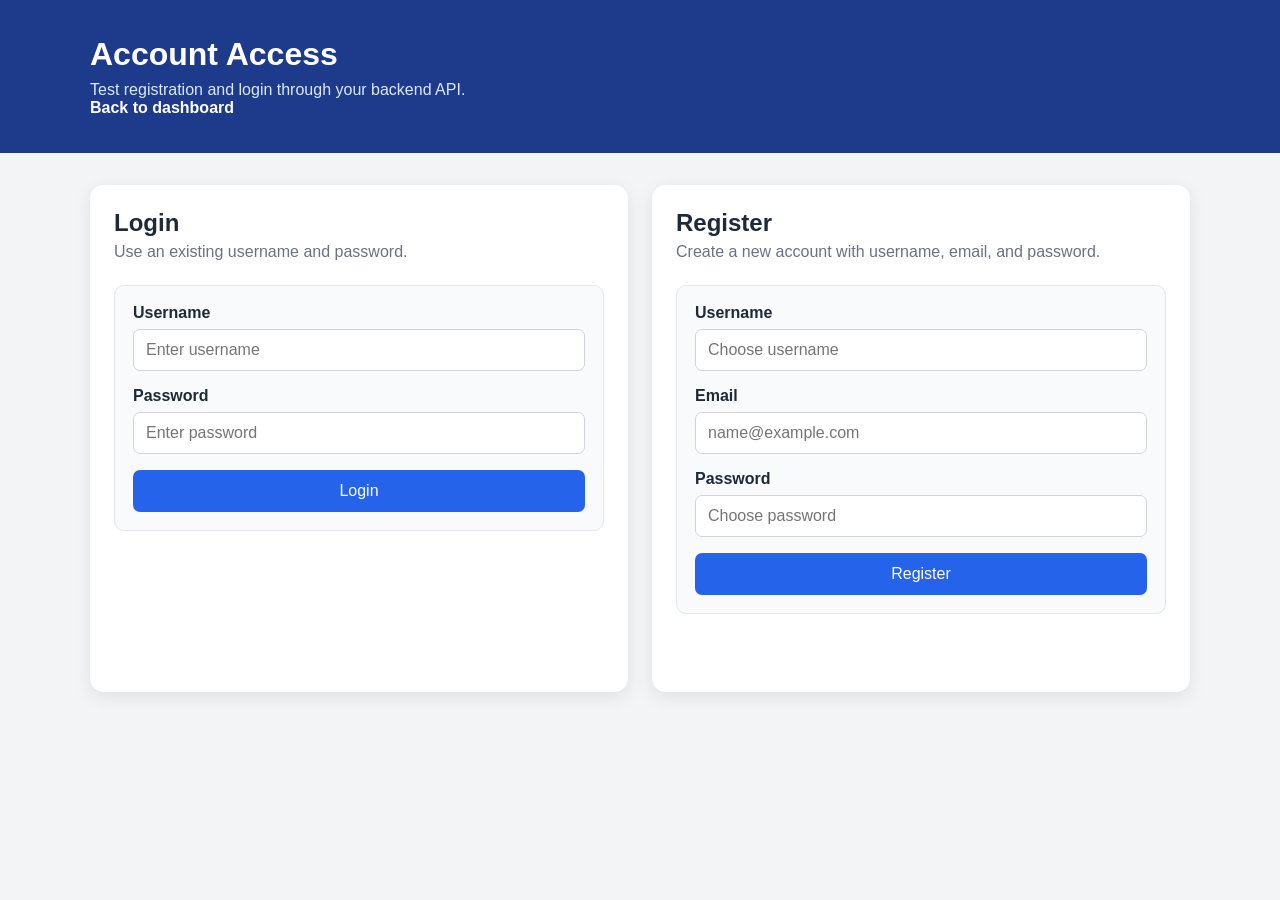
==== frontend/auth.html @ b7ebe237 "Added refresh token and db table refresh_tokens" ====
<!DOCTYPE html>
<html lang="en">
<head>
    <meta charset="UTF-8">

    <meta
        name="viewport"
        content="width=device-width, initial-scale=1.0"
    >

    <title>Login and Registration</title>

    <link rel="stylesheet" href="style.css">

    <script src="auth.js" defer></script>
</head>

<body>
    <header class="header">
        <div class="container">
            <h1>Account Access</h1>
            <p>Test registration and login through your backend API.</p>
            <a class="header-link" href="index.html">Back to dashboard</a>
        </div>
    </header>

    <main class="container auth-layout">
        <section class="section">
            <div class="section-header">
                <div>
                    <h2>Login</h2>
                    <p>Use an existing username and password.</p>
                </div>
            </div>

            <form id="login-form" class="form auth-form">
                <div class="form-group">
                    <label for="login-username">Username</label>

                    <input
                        id="login-username"
                        name="username"
                        type="text"
                        placeholder="Enter username"
                        required
                        minlength="6"
                        maxlength="20"
                    >
                </div>

                <div class="form-group">
                    <label for="login-password">Password</label>

                    <input
                        id="login-password"
                        name="password"
                        type="password"
                        placeholder="Enter password"
                        required
                        minlength="8"
                        maxlength="16"
                    >
                </div>

                <button class="button" type="submit">
                    Login
                </button>
            </form>

            <p id="login-status" class="status"></p>

            <div id="login-result" class="result-box" hidden></div>
        </section>

        <section class="section">
            <div class="section-header">
                <div>
                    <h2>Register</h2>
                    <p>Create a new account with username, email, and password.</p>
                </div>
            </div>

            <form id="register-form" class="form auth-form">
                <div class="form-group">
                    <label for="register-username">Username</label>

                    <input
                        id="register-username"
                        name="username"
                        type="text"
                        placeholder="Choose username"
                        required
                        minlength="6"
                        maxlength="20"
                    >
                </div>

                <div class="form-group">
                    <label for="register-email">Email</label>

                    <input
                        id="register-email"
                        name="email"
                        type="email"
                        placeholder="name@example.com"
                        required
                    >
                </div>

                <div class="form-group">
                    <label for="register-password">Password</label>

                    <input
                        id="register-password"
                        name="password"
                        type="password"
                        placeholder="Choose password"
                        required
                        minlength="8"
                        maxlength="16"
                    >
                </div>

                <button class="button" type="submit">
                    Register
                </button>
            </form>

            <p id="register-status" class="status"></p>

            <div id="register-result" class="result-box" hidden></div>
        </section>
    </main>
</body>
</html>
---- frontend/style.css ----
* {
    box-sizing: border-box;
}

body {
    margin: 0;
    min-height: 100vh;
    font-family: Arial, Helvetica, sans-serif;
    color: #1f2937;
    background-color: #f3f4f6;
}

button,
input {
    font: inherit;
}

.container {
    width: min(1100px, calc(100% - 32px));
    margin: 0 auto;
}

.header {
    padding: 36px 0;
    color: white;
    background-color: #1e3a8a;
}

.header h1 {
    margin: 0 0 8px;
}

.header p {
    margin: 0;
    color: #dbeafe;
}

.header-link {
    display: inline-flex;
    color: white;
    font-weight: 700;
    text-decoration: none;
}

.header-link:hover {
    text-decoration: underline;
}

.header-actions {
    display: flex;
    align-items: center;
    gap: 14px;
    margin-top: 14px;
}

.header-button {
    padding: 0;
    border: 0;
    color: white;
    background: transparent;
    font: inherit;
    font-weight: 700;
    cursor: pointer;
}

.header-button:hover {
    text-decoration: underline;
}

main {
    display: grid;
    gap: 24px;
    padding-top: 32px;
    padding-bottom: 50px;
}

.section {
    padding: 24px;
    border-radius: 14px;
    background-color: white;
    box-shadow: 0 5px 18px rgba(0, 0, 0, 0.08);
}

.section-header {
    display: flex;
    align-items: flex-start;
    justify-content: space-between;
    gap: 20px;
    margin-bottom: 24px;
}

.section-header h2 {
    margin: 0 0 6px;
}

.section-header p {
    margin: 0;
    color: #6b7280;
}

.form {
    display: grid;
    grid-template-columns: 1fr 1fr auto;
    align-items: end;
    gap: 16px;
    padding: 18px;
    border: 1px solid #e5e7eb;
    border-radius: 10px;
    background-color: #f9fafb;
}

.form-group {
    display: flex;
    flex-direction: column;
    gap: 7px;
}

.form-group label {
    font-weight: 600;
}

.form-group input {
    width: 100%;
    padding: 11px 12px;
    border: 1px solid #d1d5db;
    border-radius: 7px;
    outline: none;
    background-color: white;
}

.form-group input:focus {
    border-color: #2563eb;
    box-shadow: 0 0 0 3px rgba(37, 99, 235, 0.15);
}

.button {
    min-height: 42px;
    padding: 10px 18px;
    border: none;
    border-radius: 7px;
    color: white;
    background-color: #2563eb;
    cursor: pointer;
    transition:
        background-color 0.2s,
        transform 0.1s;
}

.button:hover {
    background-color: #1d4ed8;
}

.button:active {
    transform: scale(0.98);
}

.button:disabled {
    cursor: not-allowed;
    opacity: 0.6;
}

.button-secondary {
    color: #1f2937;
    border: 1px solid #d1d5db;
    background-color: white;
}

.button-secondary:hover {
    background-color: #f3f4f6;
}

.button-danger {
    min-height: auto;
    padding: 8px 12px;
    background-color: #dc2626;
}

.button-danger:hover {
    background-color: #b91c1c;
}

.status {
    min-height: 22px;
    margin: 16px 0;
    font-weight: 600;
}

.status.loading {
    color: #1d4ed8;
}

.status.success {
    color: #15803d;
}

.status.error {
    color: #dc2626;
}

.cards {
    display: grid;
    grid-template-columns: repeat(auto-fill, minmax(220px, 1fr));
    gap: 16px;
}

.card {
    padding: 18px;
    border: 1px solid #e5e7eb;
    border-radius: 10px;
    background-color: white;
}

.card h3 {
    margin: 0 0 10px;
    overflow-wrap: anywhere;
}

.card p {
    margin: 7px 0;
    color: #4b5563;
}

.card-footer {
    display: flex;
    justify-content: flex-end;
    margin-top: 16px;
}

.empty-message {
    grid-column: 1 / -1;
    padding: 24px;
    text-align: center;
    color: #6b7280;
    border: 2px dashed #d1d5db;
    border-radius: 10px;
}

.auth-layout {
    grid-template-columns: repeat(2, minmax(0, 1fr));
}

.auth-form {
    grid-template-columns: 1fr;
}

.result-box {
    overflow-x: auto;
    padding: 16px;
    border: 1px solid #d1d5db;
    border-radius: 10px;
    color: #111827;
    background-color: #f9fafb;
    font-family: Consolas, "Courier New", monospace;
    font-size: 14px;
    line-height: 1.5;
    white-space: pre-wrap;
}

@media (max-width: 750px) {
    .form {
        grid-template-columns: 1fr;
    }

    .auth-layout {
        grid-template-columns: 1fr;
    }

    .section-header {
        flex-direction: column;
    }

    .section-header .button {
        width: 100%;
    }
}
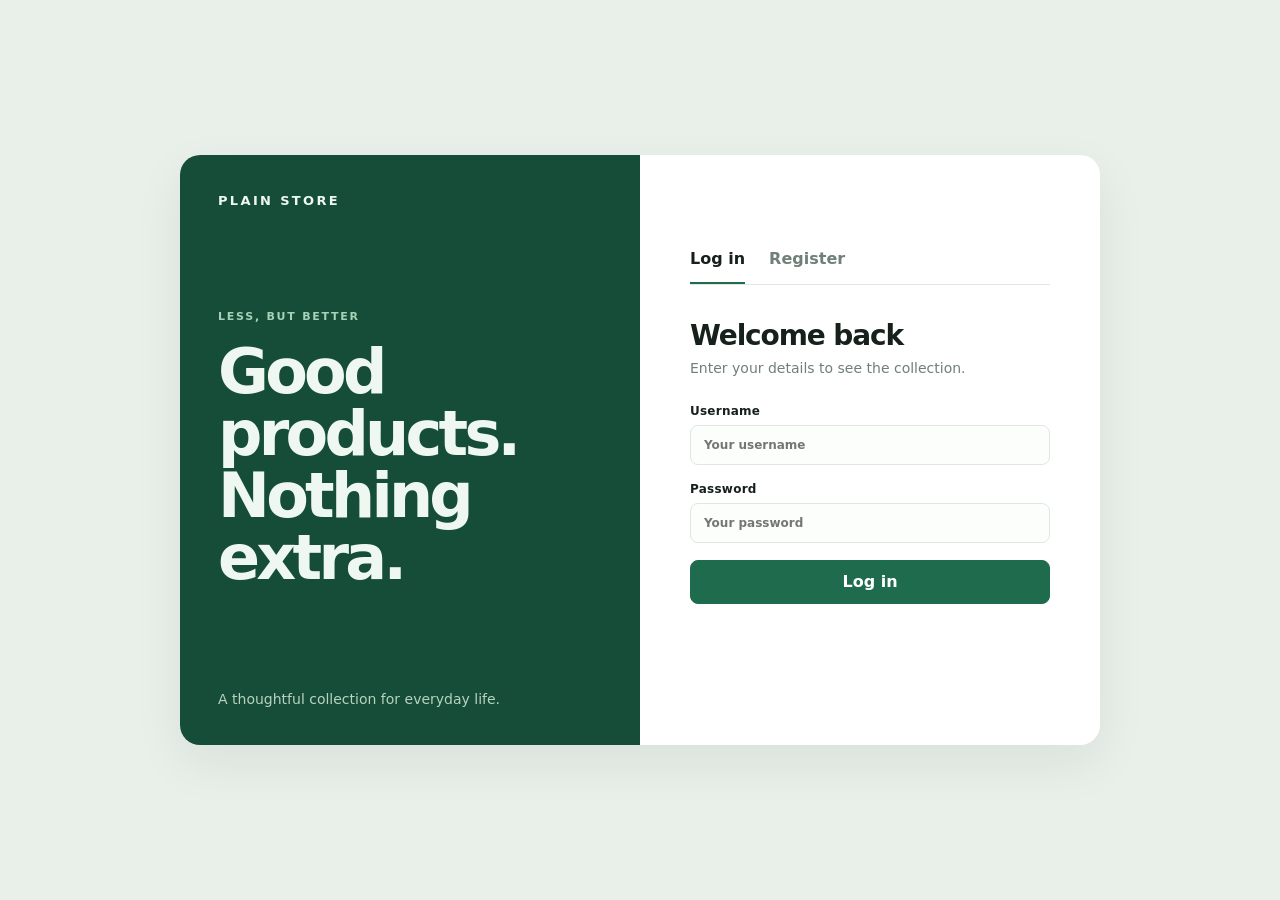
==== commit 3d47d337: "added basket" ====
--- a/frontend/auth.html
+++ b/frontend/auth.html
@@ -2,133 +2,56 @@
 <html lang="en">
 <head>
     <meta charset="UTF-8">
-
-    <meta
-        name="viewport"
-        content="width=device-width, initial-scale=1.0"
-    >
-
-    <title>Login and Registration</title>
-
+    <meta name="viewport" content="width=device-width, initial-scale=1.0">
+    <title>Plain Store — Welcome</title>
     <link rel="stylesheet" href="style.css">
-
     <script src="auth.js" defer></script>
 </head>
+<body class="auth-page">
+    <main class="auth-shell">
+        <section class="auth-aside" aria-label="Store introduction">
+            <a class="brand brand-light" href="auth.html">PLAIN STORE</a>
+            <div>
+                <p class="eyebrow">Less, but better</p>
+                <h1>Good products.<br>Nothing extra.</h1>
+            </div>
+            <p class="aside-note">A thoughtful collection for everyday life.</p>
+        </section>
 
-<body>
-    <header class="header">
-        <div class="container">
-            <h1>Account Access</h1>
-            <p>Test registration and login through your backend API.</p>
-            <a class="header-link" href="index.html">Back to dashboard</a>
-        </div>
-    </header>
+        <section class="auth-panel">
+            <div class="auth-card">
+                <div class="auth-tabs" role="tablist" aria-label="Account access">
+                    <button class="auth-tab active" type="button" role="tab" aria-selected="true" data-panel="login-panel">Log in</button>
+                    <button class="auth-tab" type="button" role="tab" aria-selected="false" data-panel="register-panel">Register</button>
+                </div>
 
-    <main class="container auth-layout">
-        <section class="section">
-            <div class="section-header">
-                <div>
-                    <h2>Login</h2>
-                    <p>Use an existing username and password.</p>
+                <div id="login-panel" class="auth-content" role="tabpanel">
+                    <div class="form-heading">
+                        <h2>Welcome back</h2>
+                        <p>Enter your details to see the collection.</p>
+                    </div>
+                    <form id="login-form" class="stack-form">
+                        <label>Username<input id="login-username" type="text" autocomplete="username" placeholder="Your username" required minlength="6" maxlength="20"></label>
+                        <label>Password<input id="login-password" type="password" autocomplete="current-password" placeholder="Your password" required minlength="8" maxlength="16"></label>
+                        <button class="primary-button" type="submit">Log in</button>
+                    </form>
+                    <p id="login-status" class="status" role="status"></p>
+                </div>
+
+                <div id="register-panel" class="auth-content" role="tabpanel" hidden>
+                    <div class="form-heading">
+                        <h2>Create an account</h2>
+                        <p>Join to browse our product collection.</p>
+                    </div>
+                    <form id="register-form" class="stack-form">
+                        <label>Username<input id="register-username" type="text" autocomplete="username" placeholder="6–20 characters" required minlength="6" maxlength="20"></label>
+                        <label>Email<input id="register-email" type="email" autocomplete="email" placeholder="you@example.com" required></label>
+                        <label>Password<input id="register-password" type="password" autocomplete="new-password" placeholder="8–16 characters" required minlength="8" maxlength="16"></label>
+                        <button class="primary-button" type="submit">Create account</button>
+                    </form>
+                    <p id="register-status" class="status" role="status"></p>
                 </div>
             </div>
-
-            <form id="login-form" class="form auth-form">
-                <div class="form-group">
-                    <label for="login-username">Username</label>
-
-                    <input
-                        id="login-username"
-                        name="username"
-                        type="text"
-                        placeholder="Enter username"
-                        required
-                        minlength="6"
-                        maxlength="20"
-                    >
-                </div>
-
-                <div class="form-group">
-                    <label for="login-password">Password</label>
-
-                    <input
-                        id="login-password"
-                        name="password"
-                        type="password"
-                        placeholder="Enter password"
-                        required
-                        minlength="8"
-                        maxlength="16"
-                    >
-                </div>
-
-                <button class="button" type="submit">
-                    Login
-                </button>
-            </form>
-
-            <p id="login-status" class="status"></p>
-
-            <div id="login-result" class="result-box" hidden></div>
-        </section>
-
-        <section class="section">
-            <div class="section-header">
-                <div>
-                    <h2>Register</h2>
-                    <p>Create a new account with username, email, and password.</p>
-                </div>
-            </div>
-
-            <form id="register-form" class="form auth-form">
-                <div class="form-group">
-                    <label for="register-username">Username</label>
-
-                    <input
-                        id="register-username"
-                        name="username"
-                        type="text"
-                        placeholder="Choose username"
-                        required
-                        minlength="6"
-                        maxlength="20"
-                    >
-                </div>
-
-                <div class="form-group">
-                    <label for="register-email">Email</label>
-
-                    <input
-                        id="register-email"
-                        name="email"
-                        type="email"
-                        placeholder="name@example.com"
-                        required
-                    >
-                </div>
-
-                <div class="form-group">
-                    <label for="register-password">Password</label>
-
-                    <input
-                        id="register-password"
-                        name="password"
-                        type="password"
-                        placeholder="Choose password"
-                        required
-                        minlength="8"
-                        maxlength="16"
-                    >
-                </div>
-
-                <button class="button" type="submit">
-                    Register
-                </button>
-            </form>
-
-            <p id="register-status" class="status"></p>
-
-            <div id="register-result" class="result-box" hidden></div>
         </section>
     </main>
 </body>
--- a/frontend/style.css
+++ b/frontend/style.css
@@ -1,275 +1,7 @@
-* {
-    box-sizing: border-box;
-}
-
-body {
-    margin: 0;
-    min-height: 100vh;
-    font-family: Arial, Helvetica, sans-serif;
-    color: #1f2937;
-    background-color: #f3f4f6;
-}
-
-button,
-input {
-    font: inherit;
-}
-
-.container {
-    width: min(1100px, calc(100% - 32px));
-    margin: 0 auto;
-}
-
-.header {
-    padding: 36px 0;
-    color: white;
-    background-color: #1e3a8a;
-}
-
-.header h1 {
-    margin: 0 0 8px;
-}
-
-.header p {
-    margin: 0;
-    color: #dbeafe;
-}
-
-.header-link {
-    display: inline-flex;
-    color: white;
-    font-weight: 700;
-    text-decoration: none;
-}
-
-.header-link:hover {
-    text-decoration: underline;
-}
-
-.header-actions {
-    display: flex;
-    align-items: center;
-    gap: 14px;
-    margin-top: 14px;
-}
-
-.header-button {
-    padding: 0;
-    border: 0;
-    color: white;
-    background: transparent;
-    font: inherit;
-    font-weight: 700;
-    cursor: pointer;
-}
-
-.header-button:hover {
-    text-decoration: underline;
-}
-
-main {
-    display: grid;
-    gap: 24px;
-    padding-top: 32px;
-    padding-bottom: 50px;
-}
-
-.section {
-    padding: 24px;
-    border-radius: 14px;
-    background-color: white;
-    box-shadow: 0 5px 18px rgba(0, 0, 0, 0.08);
-}
-
-.section-header {
-    display: flex;
-    align-items: flex-start;
-    justify-content: space-between;
-    gap: 20px;
-    margin-bottom: 24px;
-}
-
-.section-header h2 {
-    margin: 0 0 6px;
-}
-
-.section-header p {
-    margin: 0;
-    color: #6b7280;
-}
-
-.form {
-    display: grid;
-    grid-template-columns: 1fr 1fr auto;
-    align-items: end;
-    gap: 16px;
-    padding: 18px;
-    border: 1px solid #e5e7eb;
-    border-radius: 10px;
-    background-color: #f9fafb;
-}
-
-.form-group {
-    display: flex;
-    flex-direction: column;
-    gap: 7px;
-}
-
-.form-group label {
-    font-weight: 600;
-}
-
-.form-group input {
-    width: 100%;
-    padding: 11px 12px;
-    border: 1px solid #d1d5db;
-    border-radius: 7px;
-    outline: none;
-    background-color: white;
-}
-
-.form-group input:focus {
-    border-color: #2563eb;
-    box-shadow: 0 0 0 3px rgba(37, 99, 235, 0.15);
-}
-
-.button {
-    min-height: 42px;
-    padding: 10px 18px;
-    border: none;
-    border-radius: 7px;
-    color: white;
-    background-color: #2563eb;
-    cursor: pointer;
-    transition:
-        background-color 0.2s,
-        transform 0.1s;
-}
-
-.button:hover {
-    background-color: #1d4ed8;
-}
-
-.button:active {
-    transform: scale(0.98);
-}
-
-.button:disabled {
-    cursor: not-allowed;
-    opacity: 0.6;
-}
-
-.button-secondary {
-    color: #1f2937;
-    border: 1px solid #d1d5db;
-    background-color: white;
-}
-
-.button-secondary:hover {
-    background-color: #f3f4f6;
-}
-
-.button-danger {
-    min-height: auto;
-    padding: 8px 12px;
-    background-color: #dc2626;
-}
-
-.button-danger:hover {
-    background-color: #b91c1c;
-}
-
-.status {
-    min-height: 22px;
-    margin: 16px 0;
-    font-weight: 600;
-}
-
-.status.loading {
-    color: #1d4ed8;
-}
-
-.status.success {
-    color: #15803d;
-}
-
-.status.error {
-    color: #dc2626;
-}
-
-.cards {
-    display: grid;
-    grid-template-columns: repeat(auto-fill, minmax(220px, 1fr));
-    gap: 16px;
-}
-
-.card {
-    padding: 18px;
-    border: 1px solid #e5e7eb;
-    border-radius: 10px;
-    background-color: white;
-}
-
-.card h3 {
-    margin: 0 0 10px;
-    overflow-wrap: anywhere;
-}
-
-.card p {
-    margin: 7px 0;
-    color: #4b5563;
-}
-
-.card-footer {
-    display: flex;
-    justify-content: flex-end;
-    margin-top: 16px;
-}
-
-.empty-message {
-    grid-column: 1 / -1;
-    padding: 24px;
-    text-align: center;
-    color: #6b7280;
-    border: 2px dashed #d1d5db;
-    border-radius: 10px;
-}
-
-.auth-layout {
-    grid-template-columns: repeat(2, minmax(0, 1fr));
-}
-
-.auth-form {
-    grid-template-columns: 1fr;
-}
-
-.result-box {
-    overflow-x: auto;
-    padding: 16px;
-    border: 1px solid #d1d5db;
-    border-radius: 10px;
-    color: #111827;
-    background-color: #f9fafb;
-    font-family: Consolas, "Courier New", monospace;
-    font-size: 14px;
-    line-height: 1.5;
-    white-space: pre-wrap;
-}
-
-@media (max-width: 750px) {
-    .form {
-        grid-template-columns: 1fr;
-    }
-
-    .auth-layout {
-        grid-template-columns: 1fr;
-    }
-
-    .section-header {
-        flex-direction: column;
-    }
-
-    .section-header .button {
-        width: 100%;
-    }
-}
+:root{--ink:#17211b;--muted:#708078;--line:#dfe7e1;--paper:#f7faf7;--card:#fff;--accent:#1f6b4d;--accent-dark:#164d38;--danger:#b84d4d;--shadow:0 18px 50px rgba(23,33,27,.07)}
+*{box-sizing:border-box}html{font-family:Inter,ui-sans-serif,system-ui,-apple-system,BlinkMacSystemFont,"Segoe UI",sans-serif;color:var(--ink);background:var(--paper)}body{margin:0;min-height:100vh}button,input{font:inherit}button{cursor:pointer}.site-header{height:76px;padding:0 clamp(20px,5vw,72px);display:flex;align-items:center;justify-content:space-between;border-bottom:1px solid var(--line);background:rgba(255,255,255,.8);backdrop-filter:blur(12px)}.brand{color:var(--ink);font-size:13px;font-weight:800;letter-spacing:.18em;text-decoration:none}.nav-actions{display:flex;align-items:center;gap:22px}.text-link,.text-button{color:var(--muted);font-size:14px;text-decoration:none;background:none;border:0}.text-link:hover,.text-button:hover{color:var(--ink)}.user-name{font-size:14px;font-weight:600}.shop-main,.admin-main{width:min(1120px,calc(100% - 40px));margin:0 auto;padding:clamp(52px,8vw,100px) 0}.page-intro{max-width:620px;margin-bottom:74px}.eyebrow{margin:0 0 18px;color:var(--accent);font-size:11px;font-weight:800;letter-spacing:.16em;text-transform:uppercase}.page-intro h1,.admin-heading h1{margin:0;font-size:clamp(42px,7vw,78px);line-height:.98;letter-spacing:-.06em;font-weight:750}.intro-copy{max-width:430px;margin:26px 0 0;color:var(--muted);font-size:17px;line-height:1.6}.section-title-row,.admin-section-head{display:flex;align-items:baseline;justify-content:space-between;gap:20px;border-bottom:1px solid var(--line);padding-bottom:16px}.section-title-row h2,.admin-section h2{margin:0;font-size:19px;letter-spacing:-.02em}.muted{color:var(--muted);font-size:13px}.product-grid{display:grid;grid-template-columns:repeat(auto-fill,minmax(230px,1fr));gap:18px;margin-top:24px}.product-card{overflow:hidden;border:1px solid var(--line);border-radius:14px;background:var(--card);box-shadow:var(--shadow);transition:transform .2s,box-shadow .2s}.product-card:hover{transform:translateY(-3px);box-shadow:0 22px 55px rgba(23,33,27,.12)}.product-visual{height:210px;display:grid;place-items:center;font-size:64px;font-weight:700;color:rgba(255,255,255,.9)}.tone-0{background:#9ab9a5}.tone-1{background:#b39e82}.tone-2{background:#8ca7b2}.tone-3{background:#b78f8f}.product-details{display:flex;align-items:center;justify-content:space-between;padding:18px}.product-details h3{margin:0;font-size:16px}.product-details p{margin:0;color:var(--accent);font-weight:750}.empty-state{grid-column:1/-1;padding:44px;text-align:center;border:1px dashed #bbc9be;border-radius:14px;color:var(--muted)}.status{min-height:20px;margin:14px 0;font-size:14px}.status.loading{color:var(--accent)}.status.success{color:#317b4e}.status.error{color:var(--danger)}.auth-page{display:grid;place-items:center;padding:24px;background:#e9f0ea}.auth-shell{display:grid;grid-template-columns:1fr 1fr;width:min(920px,100%);min-height:590px;overflow:hidden;border-radius:20px;background:var(--card);box-shadow:var(--shadow)}.auth-aside{display:flex;flex-direction:column;justify-content:space-between;padding:38px;background:var(--accent-dark);color:#eef8f0}.brand-light{color:#eef8f0}.auth-aside h1{margin:0;font-size:clamp(38px,5vw,62px);line-height:1;letter-spacing:-.06em}.auth-aside .eyebrow{color:#a7d2b8}.aside-note{margin:0;color:#b8d2c0;font-size:14px}.auth-panel{display:grid;place-items:center;padding:40px}.auth-card{width:min(360px,100%)}.auth-tabs{display:flex;gap:24px;border-bottom:1px solid var(--line);margin-bottom:34px}.auth-tab{padding:0 0 14px;border:0;border-bottom:2px solid transparent;background:none;color:var(--muted);font-weight:700}.auth-tab.active{color:var(--ink);border-color:var(--accent)}.form-heading h2{margin:0;font-size:28px;letter-spacing:-.04em}.form-heading p{margin:8px 0 28px;color:var(--muted);font-size:14px}.stack-form{display:grid;gap:17px}.stack-form label,.admin-form label{display:grid;gap:7px;font-size:12px;font-weight:750;letter-spacing:.02em}.stack-form input,.admin-form input{width:100%;padding:12px 13px;border:1px solid var(--line);border-radius:8px;background:#fcfefc;color:var(--ink);outline:0}.stack-form input:focus,.admin-form input:focus{border-color:var(--accent);box-shadow:0 0 0 3px rgba(31,107,77,.12)}.primary-button,.secondary-button{min-height:44px;padding:0 18px;border-radius:8px;font-weight:750;border:1px solid var(--accent)}.primary-button{color:white;background:var(--accent)}.primary-button:hover{background:var(--accent-dark)}.secondary-button{color:var(--ink);background:white;border-color:var(--line)}.compact{min-height:40px;font-size:13px}.admin-heading{display:flex;align-items:end;justify-content:space-between;gap:30px;margin-bottom:54px}.admin-heading>p{max-width:220px;margin:0;color:var(--muted);line-height:1.5}.admin-section{margin-top:42px}.admin-form{display:grid;grid-template-columns:1fr 160px auto auto;align-items:end;gap:14px;padding:20px 0}.user-admin-form{grid-template-columns:1fr 1fr 1fr auto}.admin-list{border-top:1px solid var(--line)}.admin-row{display:flex;align-items:center;justify-content:space-between;gap:20px;padding:17px 0;border-bottom:1px solid var(--line)}.row-main{display:grid;gap:4px}.row-main strong{font-size:14px}.row-main span{color:var(--muted);font-size:12px}.row-actions{display:flex;gap:8px}.row-action{padding:7px 11px;border:1px solid var(--line);border-radius:6px;background:white;color:var(--ink);font-size:12px}.row-action:hover{border-color:var(--accent)}.row-action.danger{color:var(--danger)}
+@media(max-width:700px){.auth-shell{grid-template-columns:1fr}.auth-aside{display:none}.auth-panel{padding:32px 22px}.admin-heading{display:block}.admin-heading>p{margin-top:18px}.admin-form,.user-admin-form{grid-template-columns:1fr}.admin-form button{width:100%}.site-header{padding:0 20px}.user-name{display:none}}
+.product-visual img{width:100%;height:100%;object-fit:cover}.admin-thumb{width:42px;height:42px;object-fit:cover;border-radius:7px}.admin-form{grid-template-columns:1fr 160px 1fr auto auto}
+.user-money{color:var(--accent);font-size:14px;font-weight:750}
+.user-admin-form{grid-template-columns:1fr 1fr 1fr 150px auto}
+.buy-controls{display:flex;gap:8px;align-items:center;margin-top:12px}.qty-input{width:58px;padding:8px;border:1px solid var(--line);border-radius:6px}.basket-panel{margin-top:64px;padding:24px;border:1px solid var(--line);border-radius:14px;background:#fff}.basket-items{display:grid;gap:10px;margin:18px 0}.basket-row{display:flex;align-items:center;gap:12px;padding:10px 0;border-bottom:1px solid var(--line);font-size:14px}.basket-row span{flex:1}
